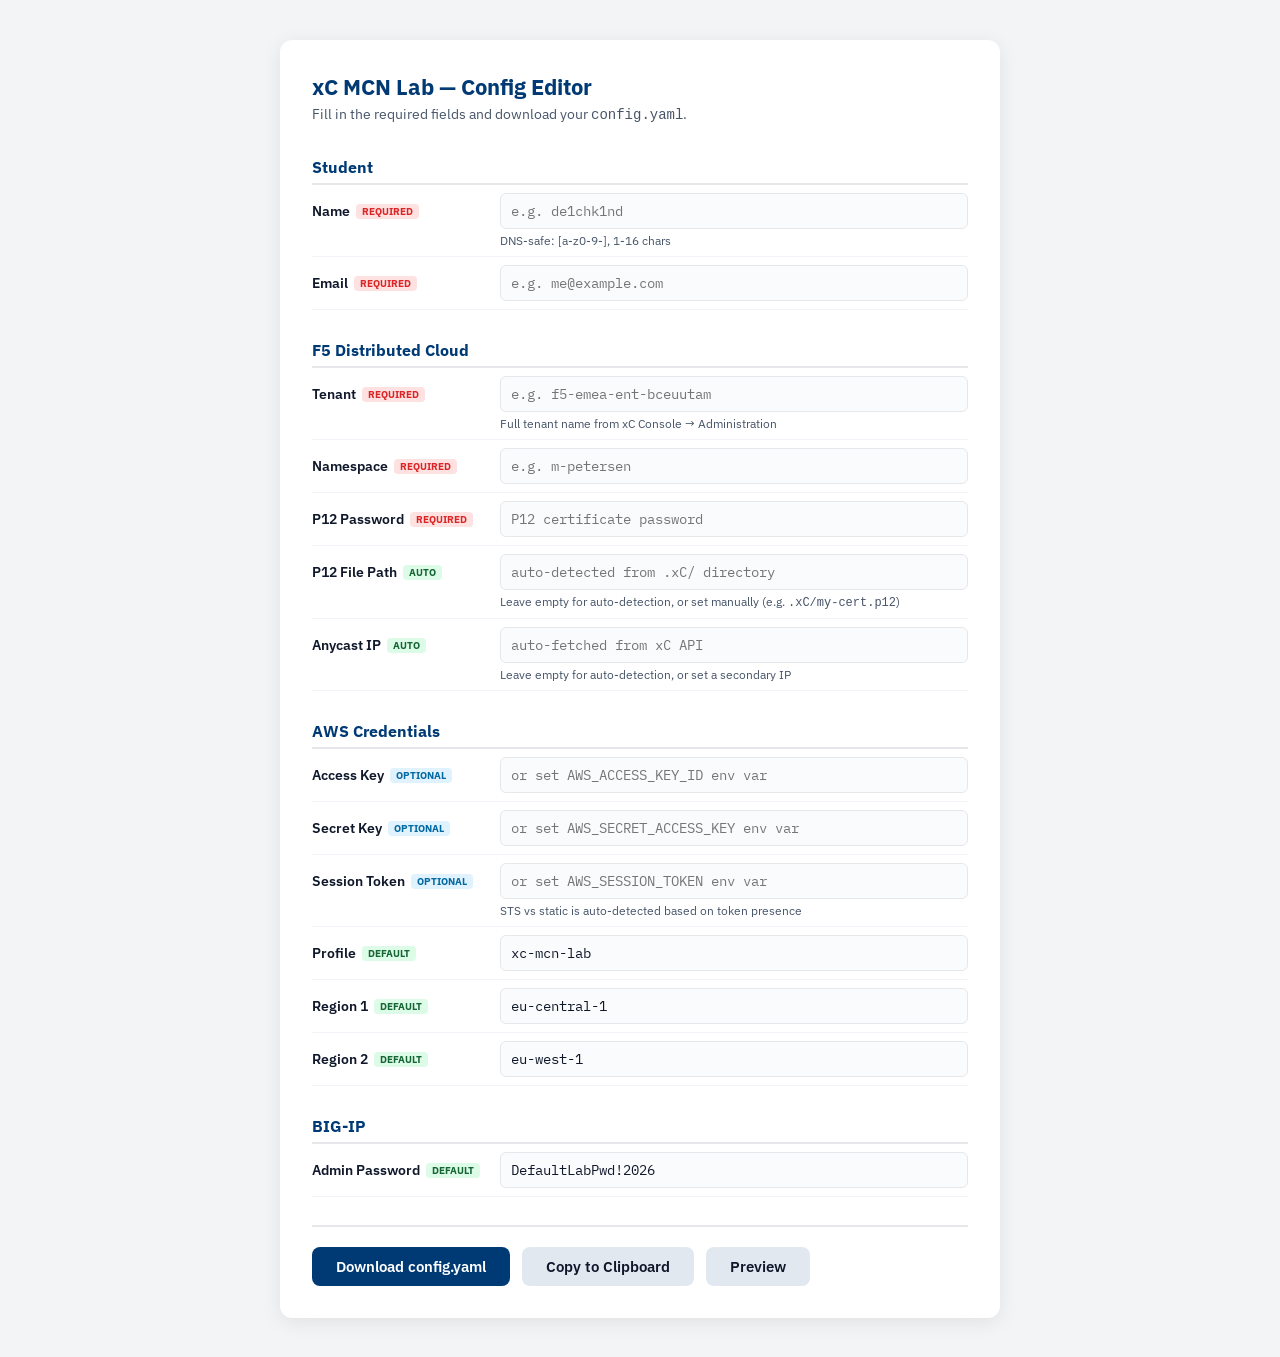
==== docs/lab-guide/config-editor.html @ 79d23a62 "feat(lab): add config editor web UI for generating config.yaml without manual file editing - Standal" ====
<!DOCTYPE html>
<html lang="en">
<head>
<meta charset="UTF-8">
<meta name="viewport" content="width=device-width, initial-scale=1.0">
<title>xC MCN Lab — Config Editor</title>
<link rel="stylesheet" href="https://fonts.googleapis.com/css2?family=IBM+Plex+Sans:wght@400;600;700&family=IBM+Plex+Mono:wght@400;600&display=swap">
<style>
  :root {
    --primary: #003a75;
    --accent: #f59e0b;
    --bg: #f3f4f6;
    --surface: #ffffff;
    --text: #0f172a;
    --text-light: #475569;
    --border: #e5e7eb;
    --red: #dc2626;
    --green: #16a34a;
  }

  * { margin: 0; padding: 0; box-sizing: border-box; }

  body {
    font-family: "IBM Plex Sans", sans-serif;
    background: var(--bg);
    color: var(--text);
    min-height: 100vh;
    display: flex;
    justify-content: center;
    padding: 40px 20px;
  }

  .editor {
    background: var(--surface);
    border-radius: 12px;
    box-shadow: 0 4px 20px rgba(0, 0, 0, 0.08);
    max-width: 720px;
    width: 100%;
    padding: 32px;
  }

  .editor h1 {
    font-size: 22px;
    color: var(--primary);
    margin-bottom: 4px;
  }
  .editor .subtitle {
    font-size: 14px;
    color: var(--text-light);
    margin-bottom: 24px;
  }

  .section-header {
    font-size: 16px;
    font-weight: 700;
    color: var(--primary);
    padding: 10px 0 6px;
    margin-top: 20px;
    border-bottom: 2px solid var(--border);
    display: flex;
    align-items: center;
    gap: 8px;
  }
  .section-header:first-of-type { margin-top: 0; }

  .field {
    display: grid;
    grid-template-columns: 180px 1fr;
    align-items: center;
    gap: 8px;
    padding: 8px 0;
    border-bottom: 1px solid #f1f5f9;
  }

  .field label {
    font-size: 14px;
    font-weight: 600;
    color: var(--text);
    display: flex;
    align-items: center;
    gap: 6px;
  }

  .field label .badge {
    font-size: 10px;
    font-weight: 700;
    padding: 1px 6px;
    border-radius: 4px;
    text-transform: uppercase;
  }
  .badge.req { background: #fee2e2; color: var(--red); }
  .badge.opt { background: #e0f2fe; color: #0369a1; }
  .badge.auto { background: #dcfce7; color: #166534; }

  .field input, .field select {
    font-family: "IBM Plex Mono", monospace;
    font-size: 14px;
    padding: 8px 10px;
    border: 1px solid var(--border);
    border-radius: 6px;
    background: #fafbfc;
    color: var(--text);
    width: 100%;
    transition: border-color 0.15s;
  }
  .field input:focus, .field select:focus {
    outline: none;
    border-color: var(--primary);
    box-shadow: 0 0 0 2px rgba(0, 58, 117, 0.1);
  }
  .field input.invalid { border-color: var(--red); }
  .field input[disabled] {
    background: #f1f5f9;
    color: var(--text-light);
    cursor: not-allowed;
  }

  .field .hint {
    grid-column: 2;
    font-size: 12px;
    color: var(--text-light);
    margin-top: -4px;
  }

  .actions {
    display: flex;
    gap: 12px;
    margin-top: 28px;
    padding-top: 20px;
    border-top: 2px solid var(--border);
  }

  .btn {
    font-family: "IBM Plex Sans", sans-serif;
    font-size: 15px;
    font-weight: 600;
    padding: 10px 24px;
    border: none;
    border-radius: 8px;
    cursor: pointer;
    transition: background 0.15s, box-shadow 0.15s;
  }
  .btn-primary {
    background: var(--primary);
    color: white;
  }
  .btn-primary:hover {
    background: #002a57;
    box-shadow: 0 2px 8px rgba(0, 58, 117, 0.2);
  }
  .btn-secondary {
    background: #e2e8f0;
    color: var(--text);
  }
  .btn-secondary:hover { background: #cbd5e1; }

  .btn:disabled {
    opacity: 0.5;
    cursor: not-allowed;
  }

  .preview {
    margin-top: 20px;
    display: none;
  }
  .preview.visible { display: block; }
  .preview-header {
    font-size: 14px;
    font-weight: 600;
    color: var(--text-light);
    margin-bottom: 8px;
  }
  .preview pre {
    font-family: "IBM Plex Mono", monospace;
    font-size: 13px;
    background: #0f172a;
    color: #e2e8f0;
    padding: 16px;
    border-radius: 8px;
    overflow-x: auto;
    white-space: pre;
    line-height: 1.5;
  }

  .toast {
    position: fixed;
    bottom: 24px;
    right: 24px;
    background: var(--green);
    color: white;
    padding: 12px 20px;
    border-radius: 8px;
    font-weight: 600;
    font-size: 14px;
    box-shadow: 0 4px 12px rgba(0, 0, 0, 0.15);
    opacity: 0;
    transform: translateY(10px);
    transition: opacity 0.3s, transform 0.3s;
    pointer-events: none;
  }
  .toast.show {
    opacity: 1;
    transform: translateY(0);
  }
</style>
</head>
<body>

<div class="editor">
  <h1>xC MCN Lab — Config Editor</h1>
  <p class="subtitle">Fill in the required fields and download your <code>config.yaml</code>.</p>

  <!-- Student -->
  <div class="section-header">Student</div>

  <div class="field">
    <label>Name <span class="badge req">required</span></label>
    <input type="text" id="student-name" placeholder="e.g. de1chk1nd" maxlength="16" pattern="[a-z0-9][a-z0-9-]{0,14}[a-z0-9]">
    <span class="hint">DNS-safe: [a-z0-9-], 1-16 chars</span>
  </div>

  <div class="field">
    <label>Email <span class="badge req">required</span></label>
    <input type="email" id="student-email" placeholder="e.g. me@example.com">
  </div>

  <!-- xC -->
  <div class="section-header">F5 Distributed Cloud</div>

  <div class="field">
    <label>Tenant <span class="badge req">required</span></label>
    <input type="text" id="xc-tenant" placeholder="e.g. f5-emea-ent-bceuutam">
    <span class="hint">Full tenant name from xC Console → Administration</span>
  </div>

  <div class="field">
    <label>Namespace <span class="badge req">required</span></label>
    <input type="text" id="xc-namespace" placeholder="e.g. m-petersen">
  </div>

  <div class="field">
    <label>P12 Password <span class="badge req">required</span></label>
    <input type="password" id="xc-p12-pwd" placeholder="P12 certificate password">
  </div>

  <div class="field">
    <label>P12 File Path <span class="badge auto">auto</span></label>
    <input type="text" id="xc-p12-auth" placeholder="auto-detected from .xC/ directory">
    <span class="hint">Leave empty for auto-detection, or set manually (e.g. <code>.xC/my-cert.p12</code>)</span>
  </div>

  <div class="field">
    <label>Anycast IP <span class="badge auto">auto</span></label>
    <input type="text" id="xc-anycast" placeholder="auto-fetched from xC API">
    <span class="hint">Leave empty for auto-detection, or set a secondary IP</span>
  </div>

  <!-- AWS -->
  <div class="section-header">AWS Credentials</div>

  <div class="field">
    <label>Access Key <span class="badge opt">optional</span></label>
    <input type="text" id="aws-key" placeholder="or set AWS_ACCESS_KEY_ID env var">
  </div>

  <div class="field">
    <label>Secret Key <span class="badge opt">optional</span></label>
    <input type="password" id="aws-secret" placeholder="or set AWS_SECRET_ACCESS_KEY env var">
  </div>

  <div class="field">
    <label>Session Token <span class="badge opt">optional</span></label>
    <input type="text" id="aws-token" placeholder="or set AWS_SESSION_TOKEN env var">
    <span class="hint">STS vs static is auto-detected based on token presence</span>
  </div>

  <div class="field">
    <label>Profile <span class="badge auto">default</span></label>
    <input type="text" id="aws-profile" value="xc-mcn-lab">
  </div>

  <div class="field">
    <label>Region 1 <span class="badge auto">default</span></label>
    <input type="text" id="aws-region1" value="eu-central-1">
  </div>

  <div class="field">
    <label>Region 2 <span class="badge auto">default</span></label>
    <input type="text" id="aws-region2" value="eu-west-1">
  </div>

  <!-- BIG-IP -->
  <div class="section-header">BIG-IP</div>

  <div class="field">
    <label>Admin Password <span class="badge auto">default</span></label>
    <input type="text" id="f5-password" value="DefaultLabPwd!2026">
  </div>

  <!-- Actions -->
  <div class="actions">
    <button class="btn btn-primary" onclick="downloadConfig()">Download config.yaml</button>
    <button class="btn btn-secondary" onclick="copyConfig()">Copy to Clipboard</button>
    <button class="btn btn-secondary" onclick="togglePreview()">Preview</button>
  </div>

  <!-- Preview -->
  <div class="preview" id="preview">
    <p class="preview-header">Generated config.yaml</p>
    <pre id="preview-content"></pre>
  </div>
</div>

<!-- Toast notification -->
<div class="toast" id="toast"></div>

<script>
(function() {
  "use strict";

  function val(id) {
    return document.getElementById(id).value.trim();
  }

  function generateYAML() {
    var name = val("student-name");
    var email = val("student-email");
    var tenant = val("xc-tenant");
    var namespace = val("xc-namespace");
    var p12pwd = val("xc-p12-pwd");
    var p12auth = val("xc-p12-auth");
    var anycast = val("xc-anycast");
    var awsKey = val("aws-key");
    var awsSecret = val("aws-secret");
    var awsToken = val("aws-token");
    var awsProfile = val("aws-profile") || "xc-mcn-lab";
    var region1 = val("aws-region1") || "eu-central-1";
    var region2 = val("aws-region2") || "eu-west-1";
    var f5pw = val("f5-password") || "DefaultLabPwd!2026";

    var yaml = "";
    yaml += "########################################\n";
    yaml += "# Student identity\n";
    yaml += "########################################\n";
    yaml += "student:\n";
    yaml += "  name: " + (name || "<STUDENT NAME>") + "\n";
    yaml += "  email: " + (email || "<STUDENT E-MAIL>") + "\n";
    yaml += "  #--- auto-populated ---\n";
    yaml += "  ip-address:\n";
    yaml += "\n";
    yaml += "########################################\n";
    yaml += "# F5 Distributed Cloud (xC)\n";
    yaml += "########################################\n";
    yaml += "xC:\n";
    yaml += "  tenant: " + (tenant || "<XC TENANT NAME>") + "\n";
    yaml += "  namespace: " + (namespace || "<NAMESPACE>") + "\n";
    yaml += "  p_12_pwd: " + (p12pwd || "<P12 PASSWORD STRING>") + "\n";
    yaml += "  #--- auto-detected / auto-derived ---\n";
    yaml += "  p12_auth: " + (p12auth || "") + "\n";
    yaml += "  tenant_shrt:\n";
    yaml += "  tenant_api:\n";
    yaml += "  tenant_anycast_ip: " + (anycast ? '"' + anycast + '"' : '""') + "\n";
    yaml += "\n";
    yaml += "########################################\n";
    yaml += "# AWS credentials\n";
    yaml += "########################################\n";
    yaml += "aws:\n";
    yaml += "  aws_access_key_id: " + (awsKey || "") + "\n";
    yaml += "  aws_secret_access_key: " + (awsSecret || "") + "\n";
    yaml += "  aws_session_token: " + (awsToken || "") + "\n";
    yaml += "  #--- defaults ---\n";
    yaml += "  auth_profile: " + awsProfile + "\n";
    yaml += "  region_site_1: " + region1 + "\n";
    yaml += "  region_site_2: " + region2 + "\n";
    yaml += "\n";
    yaml += "########################################\n";
    yaml += "# BIG-IP\n";
    yaml += "########################################\n";
    yaml += "f5:\n";
    yaml += "  f5_password: " + f5pw + "\n";
    yaml += "\n";
    yaml += "########################################\n";
    yaml += "# Certificates — auto-populated\n";
    yaml += "########################################\n";
    yaml += "cert:\n";
    yaml += "  ca_dir: .cert/ca\n";
    yaml += "  cert_dir: .cert/domains\n";
    yaml += "  ca_key:\n";
    yaml += "  ca_cert:\n";

    return yaml;
  }

  function validate() {
    var ok = true;
    var fields = [
      { id: "student-name", check: function(v) { return /^[a-z0-9][a-z0-9-]{0,14}[a-z0-9]$/.test(v) || /^[a-z0-9]$/.test(v); } },
      { id: "student-email", check: function(v) { return v.indexOf("@") > 0; } },
      { id: "xc-tenant", check: function(v) { return v.length > 0; } },
      { id: "xc-namespace", check: function(v) { return v.length > 0; } },
      { id: "xc-p12-pwd", check: function(v) { return v.length > 0; } }
    ];

    for (var i = 0; i < fields.length; i++) {
      var el = document.getElementById(fields[i].id);
      if (!fields[i].check(el.value.trim())) {
        el.classList.add("invalid");
        ok = false;
      } else {
        el.classList.remove("invalid");
      }
    }
    return ok;
  }

  function showToast(msg) {
    var t = document.getElementById("toast");
    t.textContent = msg;
    t.classList.add("show");
    setTimeout(function() { t.classList.remove("show"); }, 2500);
  }

  window.downloadConfig = function() {
    if (!validate()) {
      showToast("Please fill in all required fields");
      return;
    }
    var yaml = generateYAML();
    var blob = new Blob([yaml], { type: "text/yaml" });
    var a = document.createElement("a");
    a.href = URL.createObjectURL(blob);
    a.download = "config.yaml";
    a.click();
    URL.revokeObjectURL(a.href);
    showToast("config.yaml downloaded — save to setup-init/");
  };

  window.copyConfig = function() {
    if (!validate()) {
      showToast("Please fill in all required fields");
      return;
    }
    var yaml = generateYAML();
    navigator.clipboard.writeText(yaml).then(function() {
      showToast("Copied to clipboard");
    }).catch(function() {
      // Fallback for file:// where clipboard API may not work
      var pre = document.getElementById("preview-content");
      pre.textContent = yaml;
      document.getElementById("preview").classList.add("visible");
      var range = document.createRange();
      range.selectNode(pre);
      window.getSelection().removeAllRanges();
      window.getSelection().addRange(range);
      showToast("Select All + Copy (clipboard API not available in file://)");
    });
  };

  window.togglePreview = function() {
    var p = document.getElementById("preview");
    if (p.classList.contains("visible")) {
      p.classList.remove("visible");
    } else {
      var yaml = generateYAML();
      document.getElementById("preview-content").textContent = yaml;
      p.classList.add("visible");
    }
  };

  // Validate on input
  document.querySelectorAll("input").forEach(function(el) {
    el.addEventListener("input", function() { el.classList.remove("invalid"); });
  });
})();
</script>

</body>
</html>
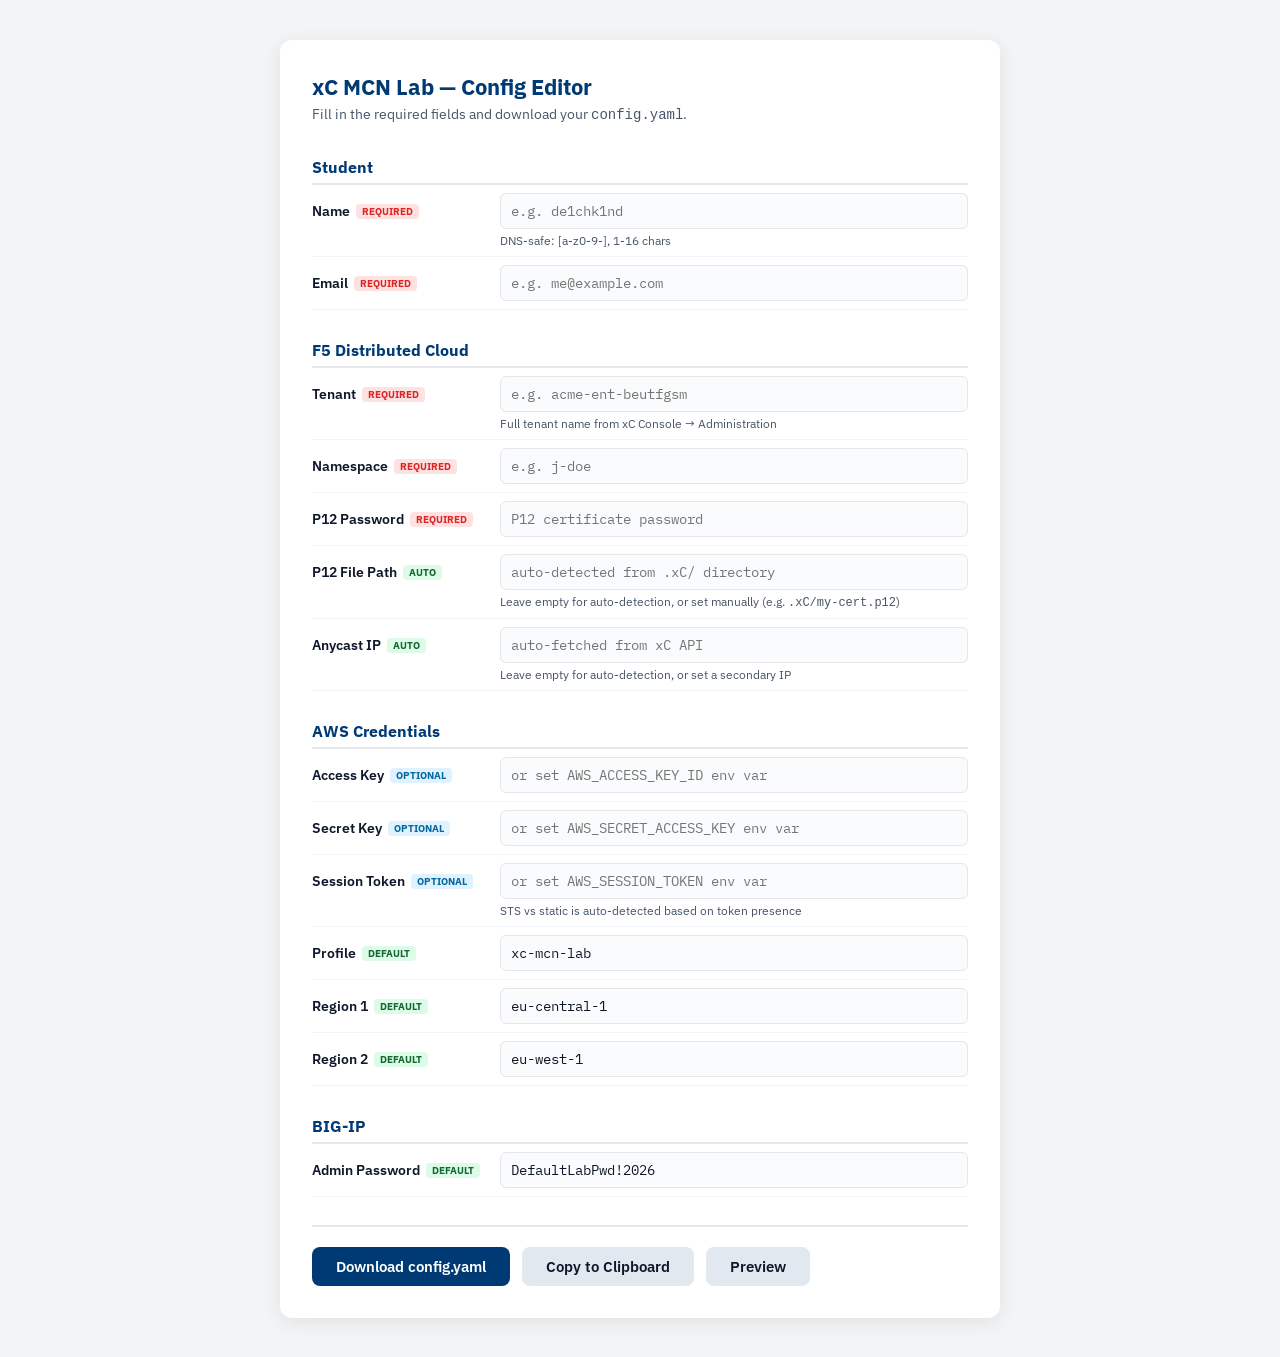
==== commit 7f7c9cb7: "fix(config-editor): update placeholder examples to generic values (acme-ent, j-doe)" ====
--- a/docs/lab-guide/config-editor.html
+++ b/docs/lab-guide/config-editor.html
@@ -184,23 +184,29 @@
 
   .toast {
     position: fixed;
-    bottom: 24px;
-    right: 24px;
+    top: 50%;
+    left: 50%;
+    transform: translate(-50%, -50%) scale(0.9);
     background: var(--green);
     color: white;
-    padding: 12px 20px;
-    border-radius: 8px;
-    font-weight: 600;
-    font-size: 14px;
-    box-shadow: 0 4px 12px rgba(0, 0, 0, 0.15);
+    padding: 16px 32px;
+    border-radius: 10px;
+    font-weight: 700;
+    font-size: 16px;
+    box-shadow: 0 8px 30px rgba(0, 0, 0, 0.25);
     opacity: 0;
-    transform: translateY(10px);
     transition: opacity 0.3s, transform 0.3s;
     pointer-events: none;
+    z-index: 100;
+    text-align: center;
+    max-width: 400px;
   }
   .toast.show {
     opacity: 1;
-    transform: translateY(0);
+    transform: translate(-50%, -50%) scale(1);
+  }
+  .toast.error {
+    background: var(--red);
   }
 </style>
 </head>
@@ -229,13 +235,13 @@
 
   <div class="field">
     <label>Tenant <span class="badge req">required</span></label>
-    <input type="text" id="xc-tenant" placeholder="e.g. f5-emea-ent-bceuutam">
+    <input type="text" id="xc-tenant" placeholder="e.g. acme-ent-beutfgsm">
     <span class="hint">Full tenant name from xC Console → Administration</span>
   </div>
 
   <div class="field">
     <label>Namespace <span class="badge req">required</span></label>
-    <input type="text" id="xc-namespace" placeholder="e.g. m-petersen">
+    <input type="text" id="xc-namespace" placeholder="e.g. j-doe">
   </div>
 
   <div class="field">
@@ -413,16 +419,18 @@
     return ok;
   }
 
-  function showToast(msg) {
+  function showToast(msg, isError) {
     var t = document.getElementById("toast");
     t.textContent = msg;
+    t.classList.remove("error");
+    if (isError) t.classList.add("error");
     t.classList.add("show");
-    setTimeout(function() { t.classList.remove("show"); }, 2500);
+    setTimeout(function() { t.classList.remove("show"); }, 3000);
   }
 
   window.downloadConfig = function() {
     if (!validate()) {
-      showToast("Please fill in all required fields");
+      showToast("Please fill in all required fields", true);
       return;
     }
     var yaml = generateYAML();
@@ -437,7 +445,7 @@
 
   window.copyConfig = function() {
     if (!validate()) {
-      showToast("Please fill in all required fields");
+      showToast("Please fill in all required fields", true);
       return;
     }
     var yaml = generateYAML();
